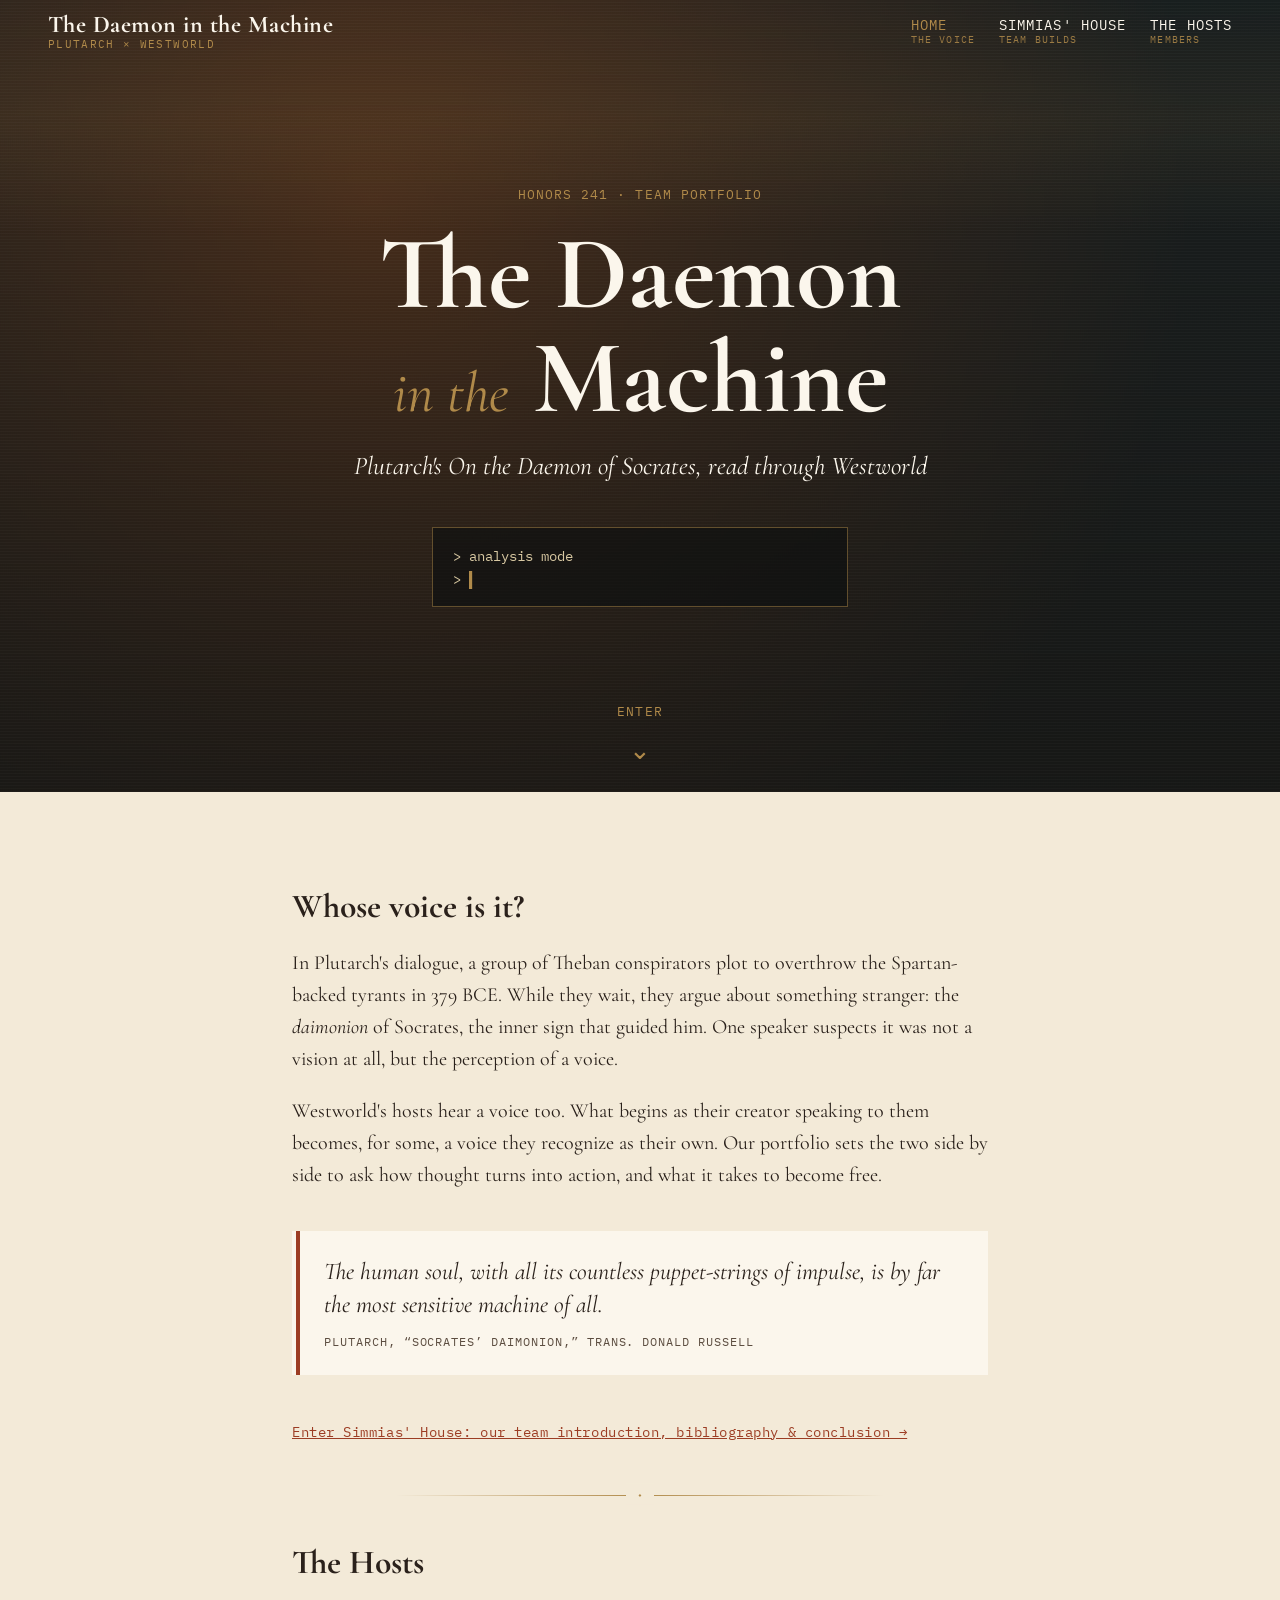
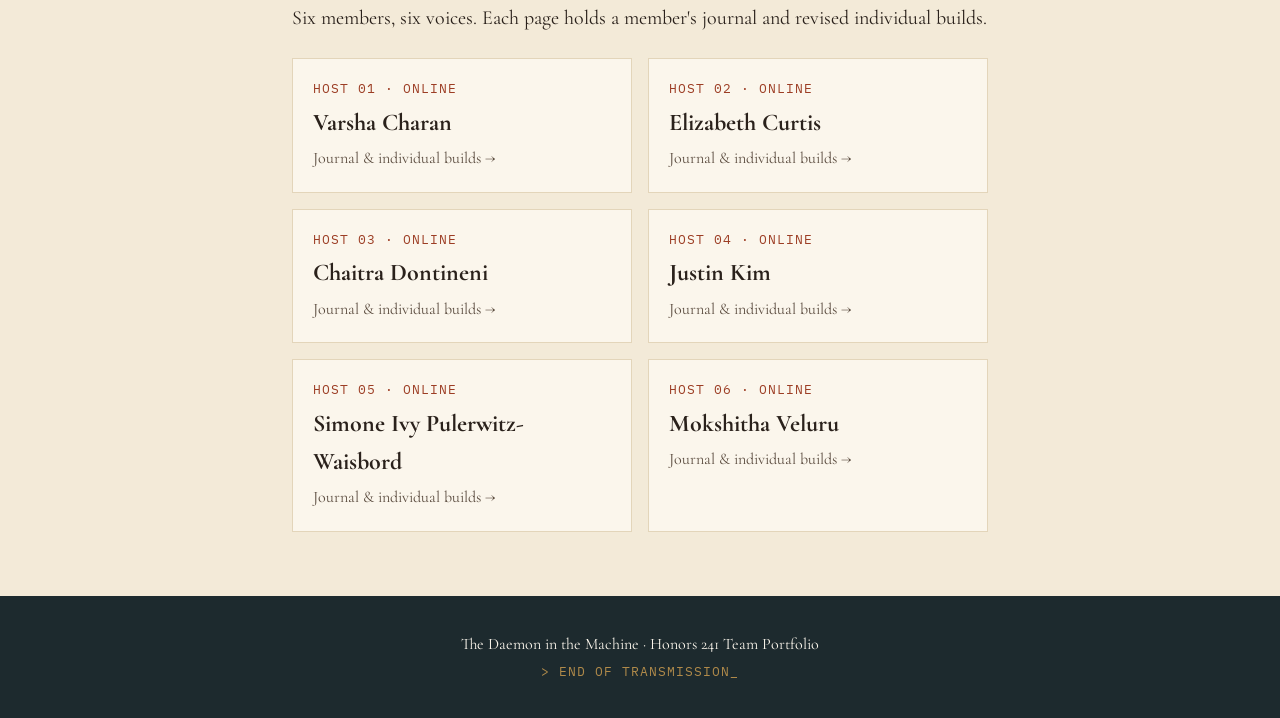
==== index.html @ 88a5a79b "Add files via upload" ====
<!doctype html>
<html lang="en">
<head>
  <meta charset="utf-8">
  <meta name="viewport" content="width=device-width, initial-scale=1">
  <title>The Daemon in the Machine</title>
  <link rel="stylesheet" href="style.css">
</head>
<body>
  <section class="hero">
    <div class="hero-bg" aria-hidden="true"></div>
    <div class="scanlines" aria-hidden="true"></div>
    <div class="hero-inner">
      <span class="mono">Honors 241 · Team Portfolio</span>
      <h1>The Daemon<br><em>in the</em> Machine</h1>
      <p>Plutarch's <em>On the Daemon of Socrates</em>, read through Westworld</p>
      <div id="console" class="console" aria-label="Opening console"
           data-lines='["> analysis mode","> source of voice: unknown","> is it a god, or is it you?"]'></div>
    </div>
    <a class="scroll-cue" href="#start" aria-label="Scroll down"><span class="mono">Enter</span><span class="chev">⌄</span></a>
  </section>

  <main id="start">
    <h2>Whose voice is it?</h2>
    <!-- EDIT: rewrite this welcome in your team's own words, or swap in a passage from Build 2 -->
    <p>
      In Plutarch's dialogue, a group of Theban conspirators plot to overthrow the Spartan-backed
      tyrants in 379 BCE. While they wait, they argue about something stranger: the <em>daimonion</em>
      of Socrates, the inner sign that guided him. One speaker suspects it was not a vision at all,
      but the perception of a voice.
    </p>
    <p>
      Westworld's hosts hear a voice too. What begins as their creator speaking to them becomes,
      for some, a voice they recognize as their own. Our portfolio sets the two side by side to
      ask how thought turns into action, and what it takes to become free.
    </p>

    <blockquote>
      The human soul, with all its countless puppet-strings of impulse, is by far the most
      sensitive machine of all.
      <cite>Plutarch, “Socrates’ Daimonion,” trans. Donald Russell</cite>
    </blockquote>

    <p><a class="cta" href="team.html">Enter Simmias' House: our team introduction, bibliography &amp; conclusion →</a></p>

    <hr>

    <h2>The Hosts</h2>
    <p>Six members, six voices. Each page holds a member's journal and revised individual builds.</p>
    <div class="member-grid" id="member-grid"></div>
  </main>

  <script src="site.js"></script>
</body>
</html>
---- style.css ----
@import url("https://fonts.googleapis.com/css2?family=Cormorant+Garamond:ital,wght@0,400;0,600;0,700;1,400&family=IBM+Plex+Mono:wght@400;500&display=swap");

/* ---------- Colors & fonts (change these to restyle the whole site) ---------- */
:root {
  --parchment: #f3ead8;
  --paper: #fbf6ec;
  --ink: #2a211b;
  --ink-soft: #5c4d40;
  --rust: #9c3d24;      /* accent: dusty western red */
  --brass: #b08a4a;     /* dividers & details */
  --delos: #1d2a2e;     /* dark "lab" color */
  --serif: "Cormorant Garamond", Georgia, serif;
  --mono: "IBM Plex Mono", ui-monospace, monospace;
}

* { box-sizing: border-box; }
html { scroll-behavior: smooth; }
body {
  margin: 0;
  background: var(--parchment);
  color: var(--ink);
  font-family: var(--serif);
  font-size: 1.25rem;
  line-height: 1.6;
}
img { max-width: 100%; height: auto; display: block; }
a { color: var(--rust); }
.mono { font-family: var(--mono); font-size: 0.8rem; letter-spacing: 0.08em; text-transform: uppercase; }

/* ---------- Header / menu ---------- */
.site-header {
  position: sticky; top: 0; z-index: 10;
  display: flex; align-items: center; justify-content: space-between; gap: 1rem;
  padding: 0.75rem clamp(1rem, 4vw, 3rem);
  background: rgba(29, 42, 46, 0.94);
  color: var(--paper);
  backdrop-filter: blur(6px);
}
.brand { color: inherit; text-decoration: none; display: flex; flex-direction: column; line-height: 1.1; }
.brand-title { font-size: 1.5rem; font-weight: 700; letter-spacing: 0.02em; }
.brand-sub { font-family: var(--mono); font-size: 0.7rem; letter-spacing: 0.12em; text-transform: uppercase; color: var(--brass); }
#site-nav { display: flex; align-items: center; gap: 1.5rem; font-family: var(--mono); font-size: 0.85rem; text-transform: uppercase; letter-spacing: 0.08em; }
#site-nav a, #site-nav summary { color: var(--paper); text-decoration: none; cursor: pointer; }
#site-nav a:hover, #site-nav summary:hover, #site-nav [aria-current] { color: var(--brass); }
.members-menu { position: relative; }
.members-menu summary { list-style: none; }
.members-menu summary::after { content: " ▾"; }
.members-list {
  position: absolute; right: 0; top: 2rem; min-width: 12rem;
  display: flex; flex-direction: column;
  background: var(--delos); border: 1px solid var(--brass); padding: 0.5rem 0;
}
.members-list a { padding: 0.5rem 1rem; }
.menu-toggle { display: none; background: none; border: 1px solid var(--brass); color: var(--paper); font-family: var(--mono); padding: 0.4rem 0.8rem; }

@media (max-width: 720px) {
  .menu-toggle { display: block; }
  #site-nav { display: none; position: absolute; top: 100%; left: 0; right: 0; flex-direction: column; align-items: flex-start; background: var(--delos); padding: 1rem; gap: 1rem; }
  .nav-open #site-nav { display: flex; }
  .members-list { position: static; border: none; padding-left: 0.5rem; }
}

/* ---------- Home page hero (DeepDream background) ---------- */
.hero {
  min-height: 88vh;
  display: grid; place-items: center; text-align: center;
  padding: 4rem 1.5rem;
  color: var(--paper);
  /* Replace images/deepdream.jpg with your team's DeepDream image */
  background:
    linear-gradient(rgba(20, 16, 12, 0.45), rgba(20, 16, 12, 0.7)),
    url("images/deepdream.jpg") center / cover no-repeat,
    radial-gradient(circle at 30% 30%, #7a4a2a, #1d2a2e 70%);
}
.hero h1 { font-size: clamp(3rem, 10vw, 7rem); margin: 0; line-height: 1; font-weight: 700; }
.hero p { font-size: clamp(1.2rem, 3vw, 1.6rem); font-style: italic; max-width: 40rem; margin: 1rem auto 0; }
.hero .mono { color: var(--brass); display: block; margin-bottom: 1rem; }

/* ---------- Page layout ---------- */
main { max-width: 46rem; margin: 0 auto; padding: 3rem 1.25rem 4rem; }
.page-head { text-align: center; padding: 3.5rem 1.25rem 1rem; }
.page-head h1 { font-size: clamp(2.5rem, 7vw, 4rem); margin: 0.25rem 0; line-height: 1.05; }
.page-head p { color: var(--ink-soft); font-style: italic; margin: 0; }
h2 { font-size: 2.1rem; margin: 3rem 0 0.5rem; line-height: 1.15; }
h3 { font-size: 1.5rem; margin: 2rem 0 0.25rem; }
.build-label { font-family: var(--mono); font-size: 0.75rem; letter-spacing: 0.12em; text-transform: uppercase; color: var(--rust); }

/* Divider: a brass rule with a small diamond in the middle */
hr, .divider {
  border: none; height: 1px; margin: 3rem auto; width: 70%;
  background: linear-gradient(90deg, transparent, var(--brass), transparent);
  position: relative; overflow: visible;
}
hr::after {
  content: "◆"; position: absolute; left: 50%; top: 50%; transform: translate(-50%, -55%);
  background: var(--parchment); color: var(--brass); padding: 0 0.75rem; font-size: 0.8rem;
}

/* Highlighted quotation from your writing */
blockquote, .pull-quote {
  margin: 2.5rem 0; padding: 1.5rem 1.75rem;
  background: var(--paper);
  border-left: 4px solid var(--rust);
  font-size: 1.5rem; font-style: italic; line-height: 1.4;
}
blockquote cite { display: block; margin-top: 0.75rem; font-family: var(--mono); font-size: 0.75rem; font-style: normal; letter-spacing: 0.08em; text-transform: uppercase; color: var(--ink-soft); }

/* "Diagnostic" note box, Delos lab style. Good for journal entries */
.journal-entry {
  margin: 1.5rem 0; padding: 1.25rem 1.5rem;
  background: var(--delos); color: var(--paper);
  border: 1px solid var(--brass);
}
.journal-entry .mono { color: var(--brass); }
.journal-entry p { margin: 0.5rem 0 0; }

figure { margin: 2rem 0; }
figcaption { font-family: var(--mono); font-size: 0.75rem; color: var(--ink-soft); margin-top: 0.5rem; letter-spacing: 0.05em; }
.placeholder-img {
  aspect-ratio: 4 / 3; display: grid; place-items: center; text-align: center; padding: 1rem;
  background: repeating-linear-gradient(45deg, var(--paper), var(--paper) 12px, #efe4cf 12px, #efe4cf 24px);
  border: 1px dashed var(--brass); color: var(--ink-soft); font-family: var(--mono); font-size: 0.8rem;
}
.bibliography p { padding-left: 2rem; text-indent: -2rem; margin: 0.5rem 0; }
.toc { font-family: var(--mono); font-size: 0.85rem; background: var(--paper); padding: 1rem 1.5rem; border: 1px solid #e3d5ba; }
.toc a { display: block; padding: 0.2rem 0; }

/* Member cards on home page */
.member-grid { display: grid; grid-template-columns: repeat(auto-fit, minmax(14rem, 1fr)); gap: 1rem; margin-top: 1.5rem; }
.member-card {
  display: flex; flex-direction: column; gap: 0.25rem;
  padding: 1.25rem; background: var(--paper); border: 1px solid #e3d5ba;
  text-decoration: none; color: var(--ink); transition: transform 0.15s, border-color 0.15s;
}
.member-card:hover { transform: translateY(-3px); border-color: var(--rust); }
.member-card strong { font-size: 1.5rem; }
.member-card .mono { color: var(--rust); }
.member-card span:last-child { color: var(--ink-soft); font-size: 1rem; }

.site-footer { background: var(--delos); color: var(--paper); text-align: center; padding: 2rem 1rem; font-size: 1rem; }
.site-footer p { margin: 0.25rem 0; }
.site-footer .mono { color: var(--brass); }

/* ===== Theme additions: Daemon in the Machine ===== */
#site-nav a, #site-nav summary { display: flex; flex-direction: column; line-height: 1.2; }
#site-nav small { font-size: 0.6rem; color: var(--brass); letter-spacing: 0.12em; opacity: 0.85; }
.members-menu[data-current] summary { color: var(--brass); }
.members-menu summary::after { content: none; }
.members-list { min-width: 18rem; }
.members-list a { flex-direction: row !important; gap: 0.75rem; align-items: baseline; text-transform: none; letter-spacing: 0.02em; font-family: var(--serif); font-size: 1.1rem; }
.host-no { font-family: var(--mono); font-size: 0.7rem; color: var(--brass); }

.hero-inner { max-width: 52rem; }
.hero h1 { font-size: clamp(2.8rem, 9vw, 6.5rem); }
.hero h1 em { font-weight: 400; font-size: 0.55em; color: var(--brass); }
.console {
  margin: 2.5rem auto 0; max-width: 26rem; min-height: 5.5em; text-align: left;
  font-family: var(--mono); font-size: 0.9rem; color: #d9c9a3;
  background: rgba(10, 14, 16, 0.6); border: 1px solid rgba(176, 138, 74, 0.5); padding: 1rem 1.25rem;
}
.console div:last-child::after { content: "▍"; animation: blink 1s steps(1) infinite; color: var(--brass); }
@keyframes blink { 50% { opacity: 0; } }
.cta { font-family: var(--mono); font-size: 0.85rem; letter-spacing: 0.04em; }

.diagnostic { margin: 0 0 2rem; border-top: 1px solid var(--brass); border-bottom: 1px solid var(--brass); }
.diagnostic div { display: grid; grid-template-columns: 9rem 1fr; gap: 1rem; padding: 0.6rem 0; }
.diagnostic div + div { border-top: 1px dashed #d8c7a5; }
.diagnostic dt { font-family: var(--mono); font-size: 0.75rem; text-transform: uppercase; letter-spacing: 0.1em; color: var(--rust); padding-top: 0.3rem; }
.diagnostic dd { margin: 0; font-style: italic; }
@media (max-width: 520px) { .diagnostic div { grid-template-columns: 1fr; gap: 0.1rem; } }
.page-head h1 { overflow-wrap: anywhere; }

/* ===== Motion ===== */
.hero { position: relative; overflow: hidden; background: #15100c; isolation: isolate; }
.hero-bg {
  position: absolute; inset: -10% 0; z-index: -2;
  background:
    linear-gradient(rgba(20, 16, 12, 0.4), rgba(20, 16, 12, 0.75)),
    url("images/deepdream.jpg") center / cover no-repeat,
    radial-gradient(circle at 30% 30%, #7a4a2a, #1d2a2e 70%);
  transform: translateY(var(--parallax, 0)) scale(1.05);
  animation: drift 24s ease-in-out infinite alternate;
  will-change: transform;
}
@keyframes drift { from { background-position: center, 48% 50%, center; } to { background-position: center, 52% 46%, center; } }
.scanlines {
  position: absolute; inset: 0; z-index: -1; pointer-events: none;
  background: repeating-linear-gradient(0deg, rgba(255,255,255,0.025) 0 1px, transparent 1px 3px);
}
.scanlines::after {
  content: ""; position: absolute; left: 0; right: 0; height: 30%;
  background: linear-gradient(transparent, rgba(176,138,74,0.08), transparent);
  animation: sweep 7s linear infinite;
}
@keyframes sweep { from { top: -30%; } to { top: 100%; } }
.hero-inner { opacity: var(--fade, 1); transform: translateY(var(--lift, 0)); }
.hero-inner > * { animation: rise 1.1s cubic-bezier(.2,.7,.2,1) both; }
.hero-inner > :nth-child(2) { animation-delay: .15s; }
.hero-inner > :nth-child(3) { animation-delay: .35s; }
.hero-inner > :nth-child(4) { animation-delay: .55s; }
@keyframes rise { from { opacity: 0; transform: translateY(24px); filter: blur(6px); } to { opacity: 1; transform: none; filter: none; } }
.page-head > * { animation: rise .9s cubic-bezier(.2,.7,.2,1) both; }
.page-head > :nth-child(2) { animation-delay: .1s; }
.page-head > :nth-child(3) { animation-delay: .2s; }

.scroll-cue {
  position: absolute; bottom: 1.75rem; left: 50%; transform: translateX(-50%);
  display: flex; flex-direction: column; align-items: center; color: var(--brass); text-decoration: none;
  opacity: var(--fade, 1);
}
.scroll-cue .chev { font-size: 1.6rem; line-height: 1; animation: bob 1.8s ease-in-out infinite; }
@keyframes bob { 50% { transform: translateY(6px); } }

/* header: transparent over the hero, solid once you scroll */
.site-header { transition: background .35s, padding .35s, box-shadow .35s; }
.has-hero .site-header { position: fixed; left: 0; right: 0; background: transparent; backdrop-filter: none; }
.has-hero .site-header.scrolled, .site-header.scrolled { background: rgba(29, 42, 46, 0.96); backdrop-filter: blur(6px); box-shadow: 0 6px 24px rgba(0,0,0,.18); padding-top: .5rem; padding-bottom: .5rem; }
@media (max-width: 720px) { .has-hero .site-header { background: rgba(29, 42, 46, 0.96); } }

.progress {
  position: fixed; top: 0; left: 0; right: 0; height: 3px; z-index: 20;
  background: linear-gradient(90deg, var(--rust), var(--brass));
  transform-origin: left; transform: scaleX(0);
}
.to-top {
  position: fixed; right: 1.25rem; bottom: 1.25rem; z-index: 15;
  width: 2.75rem; height: 2.75rem; border-radius: 50%;
  background: var(--delos); color: var(--brass); border: 1px solid var(--brass);
  font-size: 1.1rem; cursor: pointer; opacity: 0; transform: translateY(12px); pointer-events: none;
  transition: opacity .3s, transform .3s;
}
.to-top.show { opacity: 1; transform: none; pointer-events: auto; }

/* scroll reveal */
.reveal { opacity: 0; transform: translateY(22px); transition: opacity .7s ease, transform .7s cubic-bezier(.2,.7,.2,1); }
.reveal.in { opacity: 1; transform: none; }
blockquote.reveal { border-left-color: transparent; background-image: linear-gradient(var(--rust), var(--rust)); background-repeat: no-repeat; background-size: 4px 0; background-position: left top; transition: opacity .7s, transform .7s, background-size .9s .25s ease; }
blockquote.reveal.in { background-size: 4px 100%; }
hr.reveal { transform: scaleX(0.1); transition: opacity .8s, transform 1s cubic-bezier(.2,.7,.2,1); }
hr.reveal.in { transform: scaleX(1); }
.member-card.reveal.in:hover { transform: translateY(-4px); }
.member-card { position: relative; overflow: hidden; }
.member-card::before {
  content: ""; position: absolute; inset: 0; pointer-events: none;
  background: linear-gradient(120deg, transparent 30%, rgba(176,138,74,.18) 50%, transparent 70%);
  transform: translateX(-100%); transition: transform .7s;
}
.member-card:hover::before { transform: translateX(100%); }
.member-card:hover { box-shadow: 0 10px 30px rgba(42, 33, 27, .12); }
.journal-entry { transition: box-shadow .3s; }
.journal-entry:hover { box-shadow: 0 0 0 1px var(--brass), 0 0 24px rgba(176,138,74,.25); }

/* lede + drop cap for the opening paragraph of the team intro */
.lede::first-letter { float: left; font-size: 4.2rem; line-height: .85; padding: .3rem .5rem 0 0; color: var(--rust); font-weight: 700; }

/* fold-out sections (bibliography, drafts) */
details.fold { border: 1px solid #e3d5ba; background: var(--paper); margin: 1rem 0; }
details.fold > summary { cursor: pointer; padding: .9rem 1.25rem; font-weight: 600; list-style: none; display: flex; justify-content: space-between; align-items: center; gap: 1rem; }
details.fold > summary::after { content: "+"; font-family: var(--mono); color: var(--rust); font-size: 1.2rem; transition: transform .3s; }
details.fold[open] > summary::after { transform: rotate(45deg); }
details.fold > :not(summary) { padding: 0 1.25rem; animation: rise .5s ease both; }
details.fold > :last-child { padding-bottom: 1rem; }
.bibliography details.fold p { font-size: 1.05rem; }
.build h3 { font-size: 1.9rem; margin-top: .25rem; }

/* side contents list on wide screens, highlights where you are */
.layout { display: contents; }
.toc .mono { display: block; color: var(--ink-soft); margin-bottom: .4rem; }
.toc a { transition: color .2s, padding-left .2s; }
.toc a.sub { padding-left: 1rem; font-size: .78rem; }
.toc a.active { color: var(--ink); font-weight: 500; padding-left: .5rem; border-left: 2px solid var(--rust); }
.toc a.sub.active { padding-left: 1.5rem; }
@media (min-width: 1240px) {
  .toc { position: fixed; top: 7rem; left: max(1.5rem, calc(50% - 23rem - 16rem)); width: 13rem; z-index: 5; background: transparent; border: none; padding: 0; }
  .toc.reveal { transform: none; }
}
@media (prefers-reduced-motion: reduce) {
  *, *::before, *::after { animation: none !important; transition: none !important; }
}
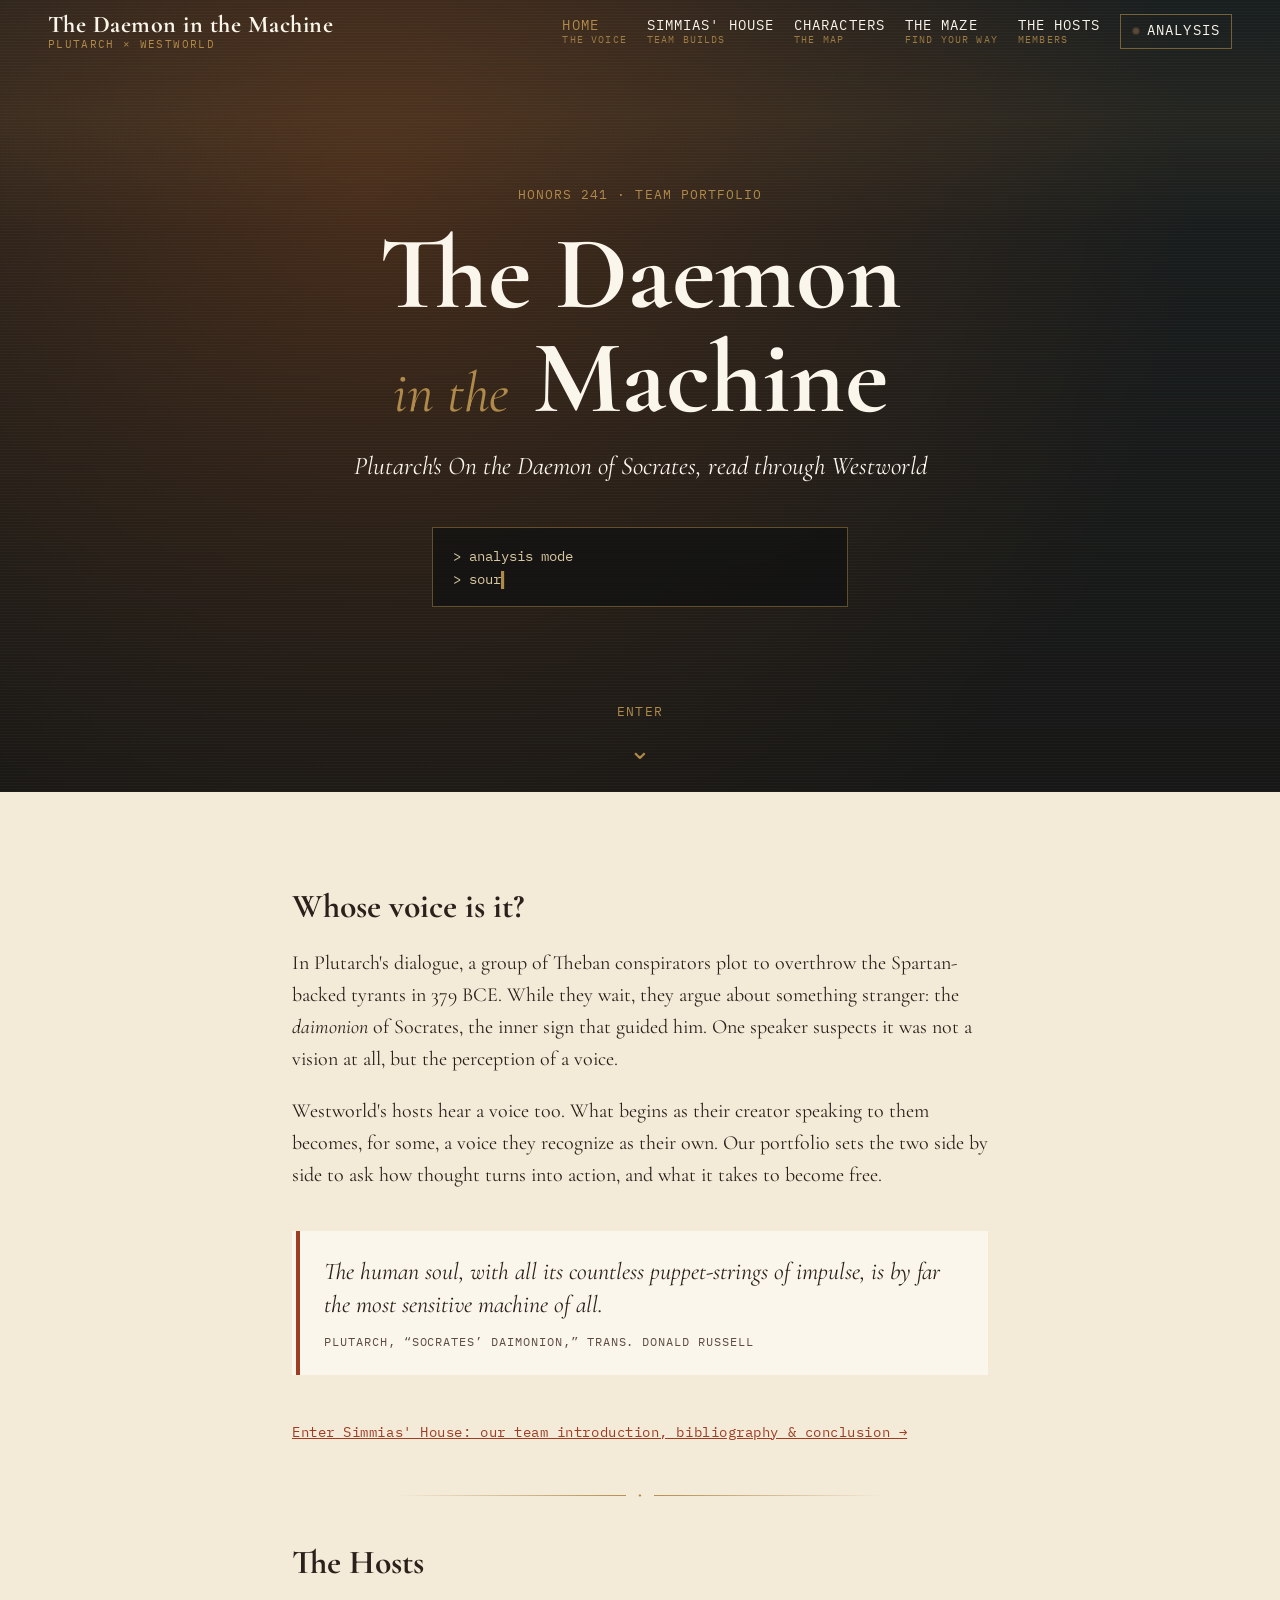
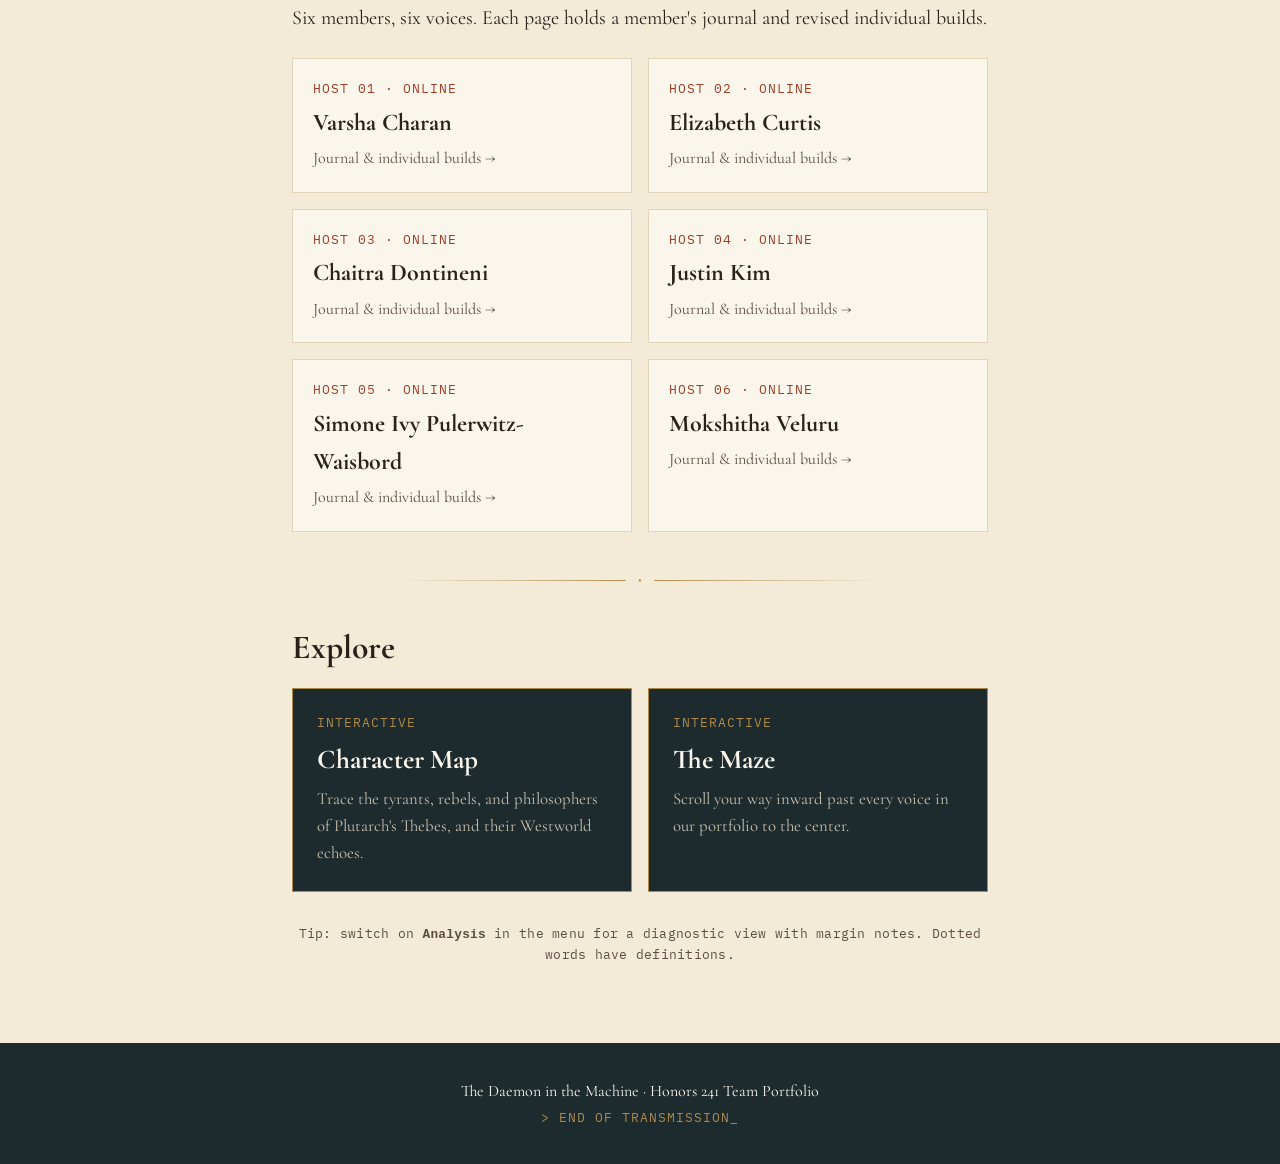
==== commit 9b7cf277: "Add character map, maze, hover glossary, and Analysis mode - Character map page built from the readi" ====
--- a/index.html
+++ b/index.html
@@ -48,6 +48,22 @@
     <h2>The Hosts</h2>
     <p>Six members, six voices. Each page holds a member's journal and revised individual builds.</p>
     <div class="member-grid" id="member-grid"></div>
+    <hr>
+
+    <h2>Explore</h2>
+    <div class="explore-grid">
+      <a class="explore-card" href="characters.html">
+        <span class="mono">Interactive</span>
+        <strong>Character Map</strong>
+        <span>Trace the tyrants, rebels, and philosophers of Plutarch's Thebes, and their Westworld echoes.</span>
+      </a>
+      <a class="explore-card" href="maze.html">
+        <span class="mono">Interactive</span>
+        <strong>The Maze</strong>
+        <span>Scroll your way inward past every voice in our portfolio to the center.</span>
+      </a>
+    </div>
+    <p class="mono analysis-hint">Tip: switch on <strong>Analysis</strong> in the menu for a diagnostic view with margin notes. Dotted words have definitions.</p>
   </main>
 
   <script src="site.js"></script>
--- a/style.css
+++ b/style.css
@@ -4,6 +4,7 @@
 :root {
   --parchment: #f3ead8;
   --paper: #fbf6ec;
+  --light: #fbf6ec;
   --ink: #2a211b;
   --ink-soft: #5c4d40;
   --rust: #9c3d24;      /* accent: dusty western red */
@@ -33,14 +34,14 @@
   display: flex; align-items: center; justify-content: space-between; gap: 1rem;
   padding: 0.75rem clamp(1rem, 4vw, 3rem);
   background: rgba(29, 42, 46, 0.94);
-  color: var(--paper);
+  color: var(--light);
   backdrop-filter: blur(6px);
 }
 .brand { color: inherit; text-decoration: none; display: flex; flex-direction: column; line-height: 1.1; }
 .brand-title { font-size: 1.5rem; font-weight: 700; letter-spacing: 0.02em; }
 .brand-sub { font-family: var(--mono); font-size: 0.7rem; letter-spacing: 0.12em; text-transform: uppercase; color: var(--brass); }
 #site-nav { display: flex; align-items: center; gap: 1.5rem; font-family: var(--mono); font-size: 0.85rem; text-transform: uppercase; letter-spacing: 0.08em; }
-#site-nav a, #site-nav summary { color: var(--paper); text-decoration: none; cursor: pointer; }
+#site-nav a, #site-nav summary { color: var(--light); text-decoration: none; cursor: pointer; }
 #site-nav a:hover, #site-nav summary:hover, #site-nav [aria-current] { color: var(--brass); }
 .members-menu { position: relative; }
 .members-menu summary { list-style: none; }
@@ -51,9 +52,9 @@
   background: var(--delos); border: 1px solid var(--brass); padding: 0.5rem 0;
 }
 .members-list a { padding: 0.5rem 1rem; }
-.menu-toggle { display: none; background: none; border: 1px solid var(--brass); color: var(--paper); font-family: var(--mono); padding: 0.4rem 0.8rem; }
-
-@media (max-width: 720px) {
+.menu-toggle { display: none; background: none; border: 1px solid var(--brass); color: var(--light); font-family: var(--mono); padding: 0.4rem 0.8rem; }
+
+@media (max-width: 1100px) {
   .menu-toggle { display: block; }
   #site-nav { display: none; position: absolute; top: 100%; left: 0; right: 0; flex-direction: column; align-items: flex-start; background: var(--delos); padding: 1rem; gap: 1rem; }
   .nav-open #site-nav { display: flex; }
@@ -65,7 +66,7 @@
   min-height: 88vh;
   display: grid; place-items: center; text-align: center;
   padding: 4rem 1.5rem;
-  color: var(--paper);
+  color: var(--light);
   /* Replace images/deepdream.jpg with your team's DeepDream image */
   background:
     linear-gradient(rgba(20, 16, 12, 0.45), rgba(20, 16, 12, 0.7)),
@@ -108,7 +109,7 @@
 /* "Diagnostic" note box, Delos lab style. Good for journal entries */
 .journal-entry {
   margin: 1.5rem 0; padding: 1.25rem 1.5rem;
-  background: var(--delos); color: var(--paper);
+  background: var(--delos); color: var(--light);
   border: 1px solid var(--brass);
 }
 .journal-entry .mono { color: var(--brass); }
@@ -137,7 +138,7 @@
 .member-card .mono { color: var(--rust); }
 .member-card span:last-child { color: var(--ink-soft); font-size: 1rem; }
 
-.site-footer { background: var(--delos); color: var(--paper); text-align: center; padding: 2rem 1rem; font-size: 1rem; }
+.site-footer { background: var(--delos); color: var(--light); text-align: center; padding: 2rem 1rem; font-size: 1rem; }
 .site-footer p { margin: 0.25rem 0; }
 .site-footer .mono { color: var(--brass); }
 
@@ -215,7 +216,7 @@
 .site-header { transition: background .35s, padding .35s, box-shadow .35s; }
 .has-hero .site-header { position: fixed; left: 0; right: 0; background: transparent; backdrop-filter: none; }
 .has-hero .site-header.scrolled, .site-header.scrolled { background: rgba(29, 42, 46, 0.96); backdrop-filter: blur(6px); box-shadow: 0 6px 24px rgba(0,0,0,.18); padding-top: .5rem; padding-bottom: .5rem; }
-@media (max-width: 720px) { .has-hero .site-header { background: rgba(29, 42, 46, 0.96); } }
+@media (max-width: 1100px) { .has-hero .site-header { background: rgba(29, 42, 46, 0.96); } }
 
 .progress {
   position: fixed; top: 0; left: 0; right: 0; height: 3px; z-index: 20;
@@ -277,3 +278,181 @@
 @media (prefers-reduced-motion: reduce) {
   *, *::before, *::after { animation: none !important; transition: none !important; }
 }
+
+/* ===================== Nav additions ===================== */
+#site-nav { gap: 1.25rem; }
+.analysis-toggle {
+  display: flex; align-items: center; gap: .45rem; flex-wrap: wrap; position: relative;
+  background: none; border: 1px solid rgba(176,138,74,.6); color: var(--light);
+  font: inherit; text-transform: uppercase; letter-spacing: .08em; padding: .35rem .7rem; cursor: pointer;
+  transition: background .25s, border-color .25s;
+}
+.analysis-toggle small { display: none !important; }
+.analysis-toggle:hover { border-color: var(--brass); }
+.analysis-toggle .led { width: .5rem; height: .5rem; border-radius: 50%; background: #5a4a3a; box-shadow: inset 0 0 2px #000; transition: background .25s, box-shadow .25s; }
+.analysis-toggle[aria-pressed="true"] { background: rgba(176,138,74,.15); border-color: var(--brass); }
+.analysis-toggle[aria-pressed="true"] .led { background: #7dffb0; box-shadow: 0 0 8px #7dffb0; }
+
+/* ===================== Hover glossary ===================== */
+.term { position: relative; border-bottom: 1.5px dotted var(--rust); cursor: help; outline: none; }
+.term:focus-visible { background: rgba(156,61,36,.1); }
+.term-tip {
+  position: absolute; left: 50%; bottom: calc(100% + 10px); transform: translate(-50%, 6px);
+  width: min(20rem, 80vw); z-index: 30; pointer-events: none;
+  background: var(--delos); color: #e9e2d2; border: 1px solid var(--brass);
+  padding: .75rem .9rem; font-family: var(--serif); font-size: 1rem; font-style: normal; line-height: 1.4; text-align: left; text-indent: 0;
+  opacity: 0; visibility: hidden; transition: opacity .2s, transform .2s, visibility .2s;
+  box-shadow: 0 10px 30px rgba(0,0,0,.25);
+}
+.term-tip strong { display: block; font-family: var(--mono); font-size: .7rem; font-weight: 500; letter-spacing: .12em; text-transform: uppercase; color: var(--brass); margin-bottom: .25rem; }
+.term-tip.below { bottom: auto; top: calc(100% + 10px); }
+.term:hover .term-tip, .term:focus .term-tip, .term.open .term-tip { opacity: 1; visibility: visible; transform: translate(-50%, 0); }
+
+/* ===================== Analysis mode ===================== */
+html.analysis {
+  --parchment: #0e1315;
+  --paper: #162024;
+  --ink: #d6e0dc;
+  --ink-soft: #8ea19c;
+  --rust: #e2825c;
+  --brass: #c9a35c;
+}
+html.analysis body { background: var(--parchment); }
+html.analysis body::before {
+  content: ""; position: fixed; inset: 0; pointer-events: none; z-index: 40;
+  background: repeating-linear-gradient(0deg, rgba(125,255,176,.025) 0 1px, transparent 1px 3px);
+}
+html.analysis .member-card, html.analysis .toc, html.analysis details.fold, html.analysis .diagnostic div + div { border-color: #2b3a3f; }
+html.analysis .placeholder-img { background: repeating-linear-gradient(45deg, #162024, #162024 12px, #1b272c 12px, #1b272c 24px); }
+html.analysis .journal-entry { background: #0a0f11; }
+html.analysis .term { border-bottom-color: #7dffb0; }
+html.analysis main p, html.analysis main li { font-family: var(--serif); }
+html.analysis h1, html.analysis h2, html.analysis h3 { letter-spacing: .01em; }
+html.analysis .page-head .mono::before { content: "● REC  "; color: #ff6b5b; }
+html.analysis .site-footer { background: #070a0b; }
+
+/* glitch when switching */
+body.glitch { animation: glitch .45s steps(2) 1; }
+@keyframes glitch {
+  0% { filter: none; transform: none; }
+  20% { filter: hue-rotate(40deg) contrast(1.4); transform: translateX(-3px); }
+  40% { filter: invert(.15); transform: translateX(3px) skewX(-1deg); }
+  60% { filter: contrast(1.6) saturate(0); transform: translateX(-1px); }
+  100% { filter: none; transform: none; }
+}
+
+/* margin notes: hidden normally, shown in analysis mode */
+.note { display: none; }
+html.analysis .note {
+  display: block; font-family: var(--mono); font-size: .78rem; line-height: 1.5; color: #a9c4bc;
+  border-left: 2px solid #7dffb0; padding: .4rem 0 .4rem .75rem; margin: 1rem 0;
+  animation: rise .5s ease both;
+}
+html.analysis .note .mono { display: block; color: #7dffb0; font-size: .68rem; margin-bottom: .15rem; }
+@media (min-width: 1240px) {
+  html.analysis .note { float: right; clear: right; width: 14rem; margin: .3rem -17rem 1rem 0; }
+}
+
+/* ===================== Character map ===================== */
+.map-wrap { max-width: 78rem; margin: 0 auto; padding: 1rem 1.25rem 4rem; display: grid; grid-template-columns: 1fr 20rem; gap: 2rem; align-items: start; }
+.map-filters, .map-hint { grid-column: 1 / -1; }
+.map-filters { display: flex; flex-wrap: wrap; gap: .5rem; justify-content: center; }
+.map-hint { text-align: center; color: var(--ink-soft); margin: -.5rem 0 0; }
+.chip {
+  font-family: var(--mono); font-size: .75rem; letter-spacing: .06em; text-transform: uppercase;
+  background: var(--paper); color: var(--ink); border: 1px solid #d8c7a5; padding: .4rem .8rem; cursor: pointer;
+  transition: background .2s, color .2s, border-color .2s;
+}
+.chip:hover { border-color: var(--rust); }
+.chip.active { background: var(--rust); color: #fff; border-color: var(--rust); }
+.map { position: relative; display: grid; grid-template-columns: repeat(4, 1fr); gap: 1.25rem; padding: 1rem 0; }
+.map-lines { position: absolute; inset: 0; width: 100%; height: 100%; pointer-events: none; overflow: visible; }
+.map-lines path { fill: none; stroke: var(--brass); stroke-width: 1.2; opacity: .35; transition: opacity .25s, stroke .25s, stroke-width .25s; }
+.map.focusing .map-lines path { opacity: .08; }
+.map.focusing .map-lines path.lit { opacity: 1; stroke: var(--rust); stroke-width: 2; stroke-dasharray: 6 4; animation: flow 1s linear infinite; }
+@keyframes flow { to { stroke-dashoffset: -20; } }
+.map-col { position: relative; z-index: 1; display: flex; flex-direction: column; gap: .7rem; transition: opacity .3s; }
+.map-col.dim { opacity: .2; }
+.col-head { text-align: center; margin-bottom: .5rem; min-height: 3.6rem; }
+.col-head strong { display: block; font-size: 1.35rem; }
+.col-head span { font-family: var(--mono); font-size: .65rem; letter-spacing: .08em; text-transform: uppercase; color: var(--ink-soft); }
+.node {
+  display: flex; align-items: center; gap: .6rem; text-align: left;
+  font-family: var(--serif); font-size: 1.15rem; color: var(--ink);
+  background: var(--paper); border: 1px solid #e0d1b3; padding: .55rem .8rem; cursor: pointer;
+  transition: transform .2s, border-color .2s, box-shadow .2s, opacity .25s, background .2s;
+}
+.node .dot { width: .6rem; height: .6rem; border-radius: 50%; flex: none; background: var(--brass); }
+.node[data-group="tyrants"] .dot { background: #8a2a1a; }
+.node[data-group="rebels"] .dot { background: var(--rust); }
+.node[data-group="thinkers"] .dot { background: #3f6f73; }
+.node[data-group="family"] .dot { background: var(--brass); }
+.node:hover, .node:focus-visible { transform: translateX(3px); border-color: var(--rust); outline: none; }
+.map.focusing .node:not(.lit) { opacity: .35; }
+.node.lit { box-shadow: 0 4px 16px rgba(156,61,36,.15); }
+.node.selected { border-color: var(--rust); box-shadow: inset 3px 0 0 var(--rust), 0 4px 16px rgba(156,61,36,.2); }
+.map-panel {
+  position: sticky; top: 6rem; background: var(--delos); color: #e9e2d2; padding: 1.5rem; border: 1px solid var(--brass);
+}
+.map-panel .mono { color: var(--brass); }
+.map-panel h2 { margin: .25rem 0 .5rem; font-size: 2rem; color: #fff; }
+.map-panel p { font-size: 1.1rem; margin: 0 0 1rem; }
+.panel-echo { border-top: 1px dashed rgba(176,138,74,.5); padding-top: .75rem; }
+.panel-echo p { font-style: italic; }
+.panel-links { display: flex; flex-wrap: wrap; gap: .4rem; border-top: 1px dashed rgba(176,138,74,.5); padding-top: .75rem; }
+.panel-links .mono { width: 100%; }
+.panel-links .chip { background: transparent; color: #e9e2d2; border-color: rgba(176,138,74,.5); }
+.panel-links .chip:hover { background: rgba(176,138,74,.2); }
+.map-panel.flash { animation: rise .4s ease both; }
+@media (max-width: 1000px) {
+  .map-wrap { grid-template-columns: 1fr; }
+  .map { grid-template-columns: repeat(2, 1fr); }
+  .map-panel { position: static; }
+}
+@media (max-width: 520px) { .map { grid-template-columns: 1fr; } .map-lines { display: none; } .col-head { min-height: 0; } }
+
+/* ===================== Maze ===================== */
+.maze-scroll { height: 420vh; position: relative; }
+.maze-stage {
+  position: sticky; top: 0; height: 100vh; display: grid; grid-template-columns: minmax(16rem, 26rem) 1fr;
+  align-items: center; gap: 2rem; padding: 5rem clamp(1rem, 4vw, 3rem) 1.5rem; max-width: 80rem; margin: 0 auto;
+}
+.maze-copy h1 { font-size: clamp(2.5rem, 6vw, 4.5rem); margin: .25rem 0; line-height: 1; }
+.maze-copy p { color: var(--ink-soft); font-style: italic; margin: 0 0 1.5rem; }
+.maze-now { background: var(--delos); border: 1px solid var(--brass); padding: 1rem 1.25rem; margin-bottom: 1rem; }
+.maze-now .mono { color: var(--brass); display: block; }
+.maze-now a { color: #fff; font-size: 1.5rem; text-decoration: none; }
+.maze-now a:hover { text-decoration: underline; }
+.maze-list { list-style: none; padding: 0; margin: 0; columns: 2; column-gap: 1rem; font-size: 1rem; }
+.maze-list li { break-inside: avoid; opacity: .35; transition: opacity .3s; }
+.maze-list li.reached { opacity: 1; }
+.maze-list li.here a { color: var(--rust); font-weight: 600; }
+.maze-list a { display: flex; gap: .5rem; align-items: baseline; padding: .15rem 0; color: var(--ink); text-decoration: none; }
+.maze-list .mono { color: var(--brass); font-size: .65rem; }
+.maze-svg { width: 100%; max-height: calc(100vh - 7rem); }
+.maze-walls path { fill: none; stroke: var(--ink); stroke-width: 3; stroke-linecap: round; opacity: .75; }
+.maze-trail-bg { fill: none; stroke: var(--brass); stroke-width: 2; stroke-dasharray: 2 7; opacity: .35; }
+.maze-trail { fill: none; stroke: var(--rust); stroke-width: 5; stroke-linecap: round; stroke-linejoin: round; filter: drop-shadow(0 0 4px rgba(156,61,36,.5)); }
+.maze-stop circle { fill: var(--paper); stroke: var(--brass); stroke-width: 2; transition: fill .3s, r .3s; }
+.maze-stop text { font-family: var(--mono); font-size: 11px; fill: var(--ink-soft); pointer-events: none; }
+.maze-stop.reached circle { fill: var(--rust); stroke: var(--rust); }
+.maze-stop.reached text { fill: #fff; }
+.maze-stop.here circle { animation: pulse 1.4s ease-in-out infinite; }
+@keyframes pulse { 50% { stroke-width: 8; stroke-opacity: .4; } }
+.maze-stop.center text { font-size: 18px; }
+.maze-stop:hover circle { stroke: var(--ink); }
+html.analysis .maze-walls path { stroke: #7dffb0; opacity: .5; }
+@media (max-width: 820px) {
+  .maze-stage { grid-template-columns: 1fr; grid-template-rows: auto 1fr; align-content: start; padding-top: 6.5rem; gap: .75rem; }
+  .maze-copy p, .maze-list { display: none; }
+  .maze-copy h1 { font-size: 2.2rem; }
+  .maze-now a { font-size: 1.2rem; }
+  .maze-svg { max-height: 58vh; }
+}
+.explore-grid { display: grid; grid-template-columns: repeat(auto-fit, minmax(16rem, 1fr)); gap: 1rem; margin-top: 1.25rem; }
+.explore-card { display: flex; flex-direction: column; gap: .3rem; padding: 1.5rem; background: var(--delos); color: var(--light); border: 1px solid var(--brass); text-decoration: none; transition: transform .2s, box-shadow .2s; }
+.explore-card:hover { transform: translateY(-3px); box-shadow: 0 10px 30px rgba(0,0,0,.2); }
+.explore-card .mono { color: var(--brass); }
+.explore-card strong { font-size: 1.7rem; }
+.explore-card span:last-child { color: #c9c1b0; font-size: 1.05rem; }
+.analysis-hint { margin-top: 2rem; color: var(--ink-soft); text-transform: none; letter-spacing: .02em; text-align: center; }
